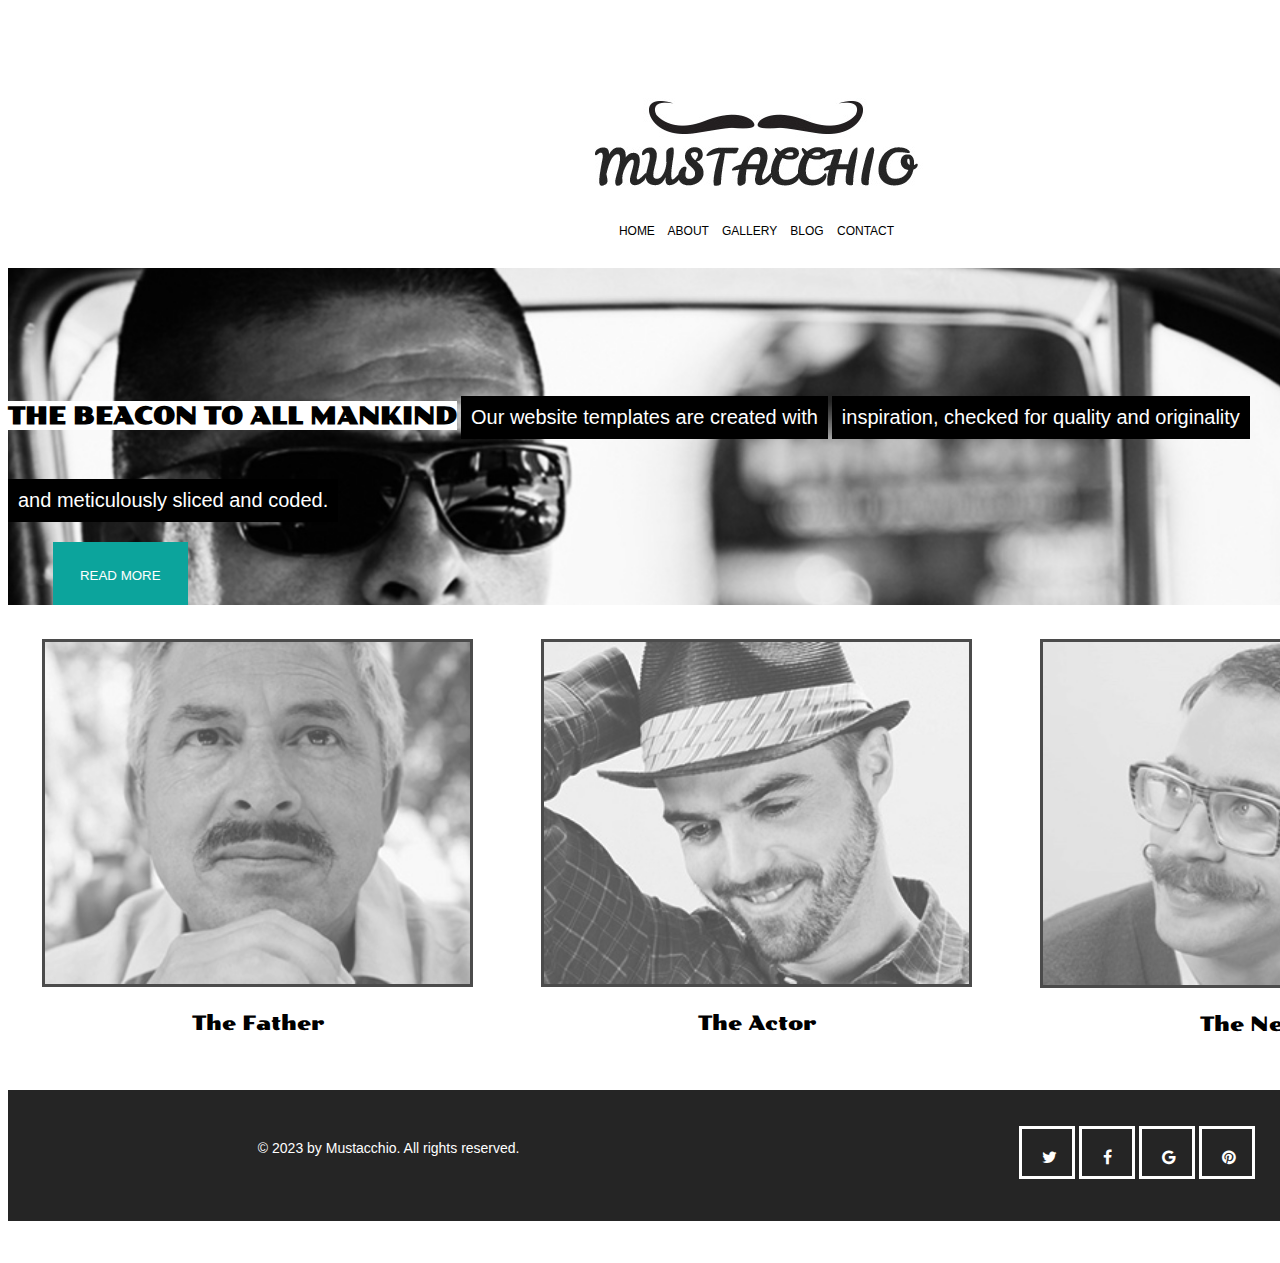
==== index.html @ fcd01583 "changes" ====
<!DOCTYPE html>
<html lang="en">
<head>
    <meta charset="UTF-8">
    <meta http-equiv="X-UA-Compatible" content="IE=edge">
    <meta name="viewport" content="width=device-width, initial-scale=1.0">
    <link rel="stylesheet" href="./styles.css">
    <link rel="stylesheet" href="https://cdnjs.cloudflare.com/ajax/libs/font-awesome/4.7.0/css/font-awesome.min.css">
    <link href="https://fonts.googleapis.com/css2?family=Poller+One&display=swap" rel="stylesheet">
    <title>Go Live</title>
</head>
<body>
<div class="container">

    <div class="header">
        <a href="#"><img src="logo.jpeg" class="header"></a>
        <nav>
            <a href="index.html" class="header">Home</a>
            <a href="about.html" class="header">About</a>
            <a href="gallery.html" class="header">Gallery</a>
            <a href="blog.html" class="header">Blog</a>
            <a href="contact.html" class="header">Contact</a>
        </nav>
    </div>

    <div class="body1">
        <br>
        <br>
        <br>
        <br>
        <br>
        <br>
        
        <h2>THE BEACON TO ALL MANKIND</h2>
            <p>Our website templates are created with</p>
            <p>inspiration, checked for quality and originality</p>
            <p>and meticulously sliced and coded.</p>
            <br>
            <a>
                <button type="button" class="button" href="./blog.html">Read More</button>
            </a>
    </div>
    <div class="images">
        <div class="column">
            <img src="the-father.jpeg" alt="father">
            <p>The Father</p>
        </div>

        <div class="column">
            <img src="the-actor.jpeg" alt="actor">
            <p>The Actor</p>
        </div>

        <div class="column">
            <img src="the-nerd.jpeg" alt="nerd">
            <p>The Nerd</p>
        </div>    
    </div>   
    
    <div class="footer">
    <p class="copyright">© 2023 by Mustacchio. All rights reserved.</p>
        <div class="social-media">
            <a href="#" class="fa fa-twitter"></a>
            <a href="#" class="fa fa-facebook"></a>
            <a href="#" class="fa fa-google"></a>
            <a href="#" class="fa fa-pinterest"></a>
        </div>
    </div>
</div>
</body>
</html>
---- styles.css ----
.container {
    display: grid;
    grid-template-areas: 
        "header"
        "body1"
        "images"
        "footer"; 
} 

.header:hover {
    color: #0ca49c;
}

.header {
    grid-area: header;
    text-align: center;
    margin-bottom: 2%;
    margin-top: 3%;
    color: black;
    text-decoration: none;
    font-family: "Arial black", 'gadget', sans-serif;
    word-spacing: 10px;
    text-transform: uppercase; 
    font-size: 12px; 
}

.body1 { 
    grid-area: body1;
    background-image: url("the-beacon.jpeg");   
    background-size: cover;
    background-repeat: no-repeat;
    width: 100%;
   } 

.body1 h2 {
    background-color: white;
    color: black;
    font-family: 'Poller One', cursive;
    display: inline-block;
    }

.body1 p { 
    background-color: black;
    color: white;
    padding: 10px;
    font-family: Arial, Helvetica, sans-serif;
    font-size: 20px;
    display: inline-block;
}

.button { 
    /* margin-left: 50%; */
    padding: 26px 27px 22px;
    background-color: #0ca49c;
    color: white;
    text-transform: uppercase;
    text-decoration: none;
    font-family: Arial, Helvetica, sans-serif;
    font-size: smaller;
    cursor: pointer;
    border: none;
    margin-left: 3%;
}

.button:hover { 
    background-color: #1ef1e6;
}

.images {
    grid-area: images;
    display: flex;
    flex-direction: column;
}
  
.column {
    /* flex: 33.33%; */
    padding: 34px;
    margin: auto;
}

.images img {
    width: 425px;
    height: auto;  
    border: solid black;
    opacity: 0.7;
    cursor: pointer;
}

img:hover {
     opacity: 1;
}

.images p {
    font-family: 'Poller one', cursive;
    text-align: center;
    font-size: 20px;
}

.footer { 
grid-area: footer;
justify-content: space-around;
display: flex;
background-color: rgb(37, 37, 37);
color: white;
margin-bottom: 2.3%;
padding: 36px 0px 42px;
}

.footer p { 
    
    background-color: #252525;
    color: white;
    font-family: Arial, Helvetica, sans-serif;
    font-size: 14px;
    
}   

/* social media, font awesome (ie, fa) icons */

.fa {
        padding: 20px;
        font-size: 30px;
        width: 30px;
        text-align: center;
        text-decoration: none;

}

.fa:hover { 
    background-color: white;
    
}

.fa-twitter {
    background-color: rgb(37, 37, 37)E;
    color: white;
    border: solid white;
    width: 10px;
    height: 7px; 
}

.fa-facebook {
    background: rgb(37, 37, 37)8;
    color: white;  
    border: solid white;
    width: 10px;
    height: 7px;
}

.fa-google {
    background: rgb(37, 37, 37);
    color: white;     
    border: solid white; 
    width: 10px;
    height: 7px; 
}

.fa-pinterest {
    background: rgb(37, 37, 37)7;
    color: white;
    border: solid white;
    width: 10px;
    height: 7px;
    align-self: center;
}


@media(min-width: 576px) {
    .images {
        flex-direction: row;
    }

}
    

@media (min-width: 992px) {
    .container {  
        display: grid;
        grid-template-areas:
        "header header header"
        "body1 body1 body1"
        "images images images"
        "footer footer footer";
    }
/* add fullscreen rules here */


}
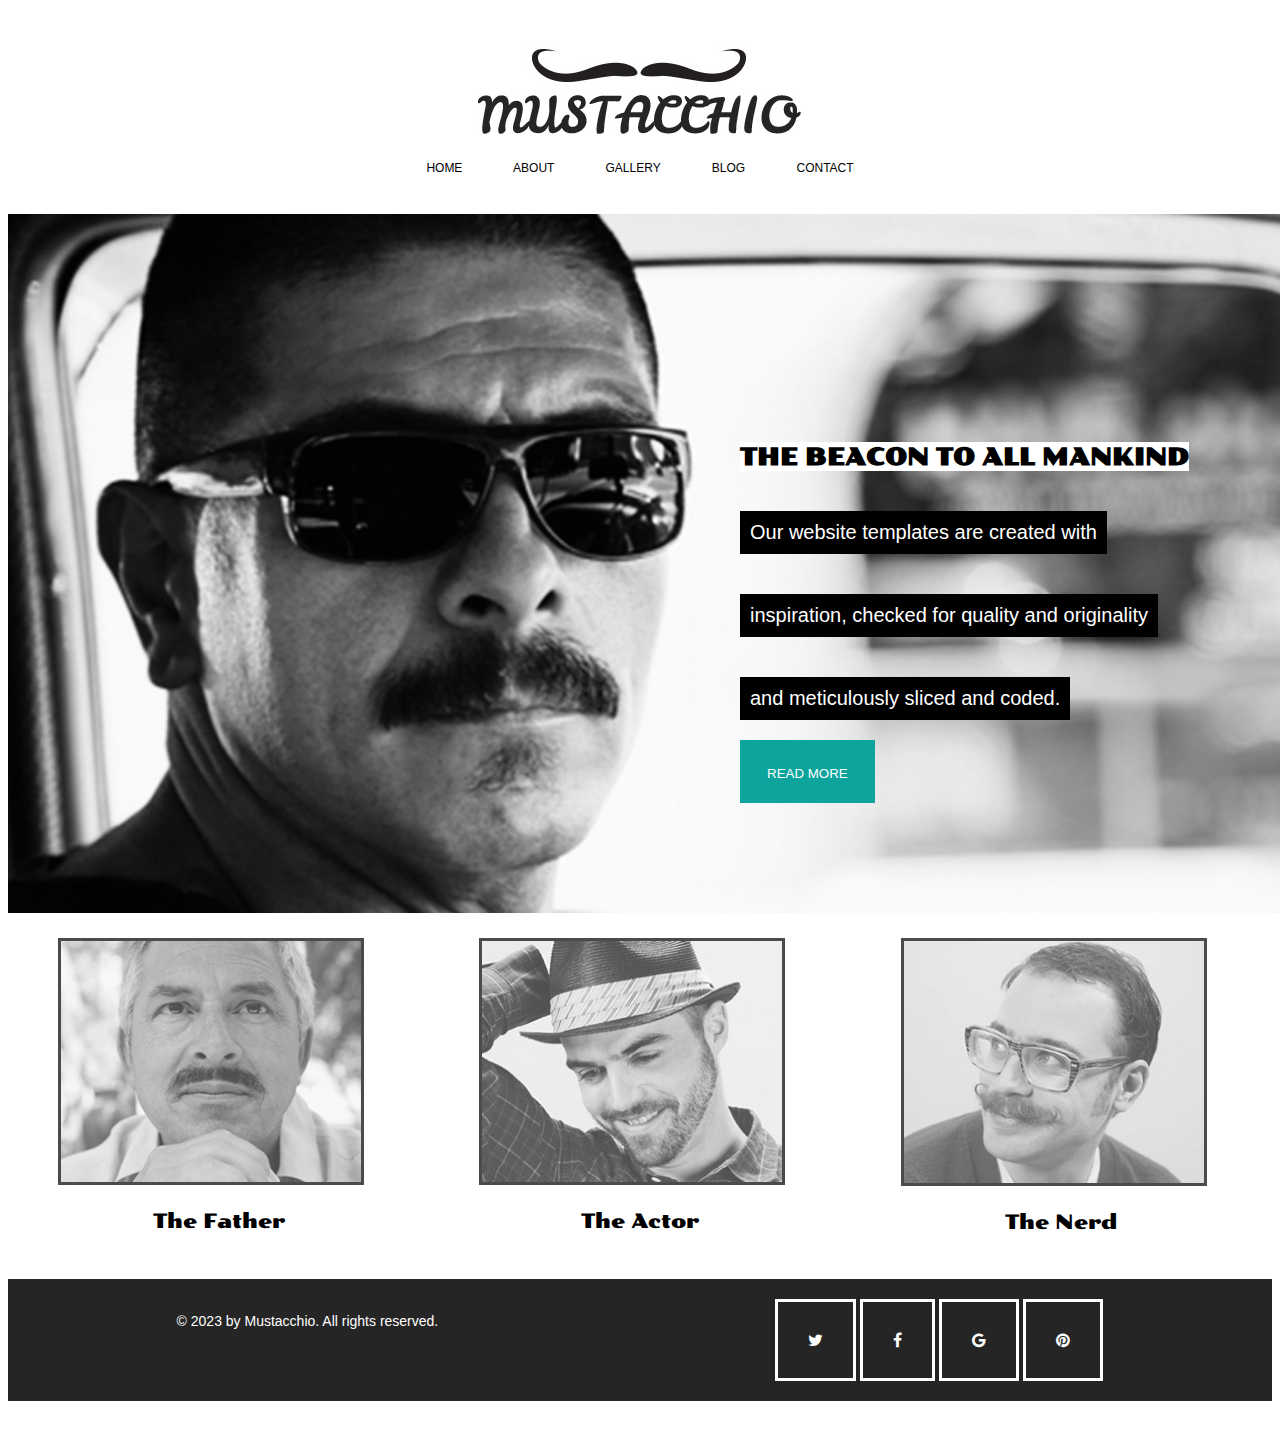
==== commit 6f026d82: "changes" ====
--- a/index.html
+++ b/index.html
@@ -40,19 +40,22 @@
                 <button type="button" class="button" href="./blog.html">Read More</button>
             </a>
     </div>
+
+    <!-- <a href="#"><img src="logo.jpeg" -->
+
     <div class="images">
         <div class="column">
-            <img src="the-father.jpeg" alt="father">
+            <a href="gallery.html"> <img src="the-father.jpeg" alt="father"></a>
             <p>The Father</p>
         </div>
 
         <div class="column">
-            <img src="the-actor.jpeg" alt="actor">
+            <a href="gallery.html"> <img src="the-actor.jpeg" alt="father"></a>
             <p>The Actor</p>
         </div>
 
         <div class="column">
-            <img src="the-nerd.jpeg" alt="nerd">
+            <a href="gallery.html"> <img src="the-nerd.jpeg" alt="father"></a>
             <p>The Nerd</p>
         </div>    
     </div>   
--- a/styles.css
+++ b/styles.css
@@ -30,6 +30,7 @@
     background-size: cover;
     background-repeat: no-repeat;
     width: 100%;
+    margin-top: 20px;
    } 
 
 .body1 h2 {
@@ -37,6 +38,7 @@
     color: black;
     font-family: 'Poller One', cursive;
     display: inline-block;
+    margin-left: 1%;
     }
 
 .body1 p { 
@@ -46,10 +48,10 @@
     font-family: Arial, Helvetica, sans-serif;
     font-size: 20px;
     display: inline-block;
+    margin-left: 1;
 }
 
 .button { 
-    /* margin-left: 50%; */
     padding: 26px 27px 22px;
     background-color: #0ca49c;
     color: white;
@@ -59,11 +61,12 @@
     font-size: smaller;
     cursor: pointer;
     border: none;
-    margin-left: 3%;
+    margin-left: 1%;
+    margin-bottom: 12px;
 }
 
 .button:hover { 
-    background-color: #1ef1e6;
+    background-color: #27cac2;
 }
 
 .images {
@@ -73,9 +76,11 @@
 }
   
 .column {
-    /* flex: 33.33%; */
-    padding: 34px;
-    margin: auto;
+    flex: 33.33%;
+    padding: 0px;
+    margin: center;
+    margin-top: 25px;
+    margin-bottom: 25px;
 }
 
 .images img {
@@ -103,7 +108,7 @@
 background-color: rgb(37, 37, 37);
 color: white;
 margin-bottom: 2.3%;
-padding: 36px 0px 42px;
+padding: 20px 0px 20px;
 }
 
 .footer p { 
@@ -111,67 +116,41 @@
     background-color: #252525;
     color: white;
     font-family: Arial, Helvetica, sans-serif;
-    font-size: 14px;
+    font-size: 12px;
     
 }   
 
 /* social media, font awesome (ie, fa) icons */
 
 .fa {
-        padding: 20px;
-        font-size: 30px;
-        width: 30px;
+        padding: 10px;
         text-align: center;
         text-decoration: none;
-
+        width: auto;
+        height: auto; 
+        color: white;
+        background-color: rgb(37, 37, 37);
+        border: solid white;
 }
 
 .fa:hover { 
     background-color: white;
+    color: black;
+    border: solid black
     
 }
-
-.fa-twitter {
-    background-color: rgb(37, 37, 37)E;
-    color: white;
-    border: solid white;
-    width: 10px;
-    height: 7px; 
-}
-
-.fa-facebook {
-    background: rgb(37, 37, 37)8;
-    color: white;  
-    border: solid white;
-    width: 10px;
-    height: 7px;
-}
-
-.fa-google {
-    background: rgb(37, 37, 37);
-    color: white;     
-    border: solid white; 
-    width: 10px;
-    height: 7px; 
-}
-
-.fa-pinterest {
-    background: rgb(37, 37, 37)7;
-    color: white;
-    border: solid white;
-    width: 10px;
-    height: 7px;
-    align-self: center;
-}
-
 
 @media(min-width: 576px) {
     .images {
         flex-direction: row;
     }
-
-}
-    
+}
+
+
+
+
+
+
 
 @media (min-width: 992px) {
     .container {  
@@ -184,31 +163,77 @@
     }
 /* add fullscreen rules here */
 
-
-}
-
-
-
-
-
-
-
-
-
-
-
-
-
-
-
-
-
-
-
-
-
-
-
-
-
-
+.header {
+    margin: 19px;
+}
+
+.body1 { 
+    text-align: left;
+    padding: 100px;
+}
+
+.body1 h2 {
+    margin-left: 50%;
+
+}
+
+.body1 p { 
+    margin-left: 50%;
+}
+
+.button { 
+    margin-left: 50%;
+    margin-bottom: 10px;
+}
+
+.images {
+    flex-direction: row;
+   justify-content: center;
+}
+
+.images img {
+    width: 300px;
+    margin-left: 50px; 
+}
+img:hover {
+     opacity: 1;
+}
+
+.images p {
+  
+}
+
+.footer p { 
+    font-size: 14px;
+}   
+
+.fa {
+        padding: 30px;
+}
+}
+
+
+
+
+
+
+
+
+
+
+
+
+
+
+
+
+
+
+
+
+
+
+
+
+
+
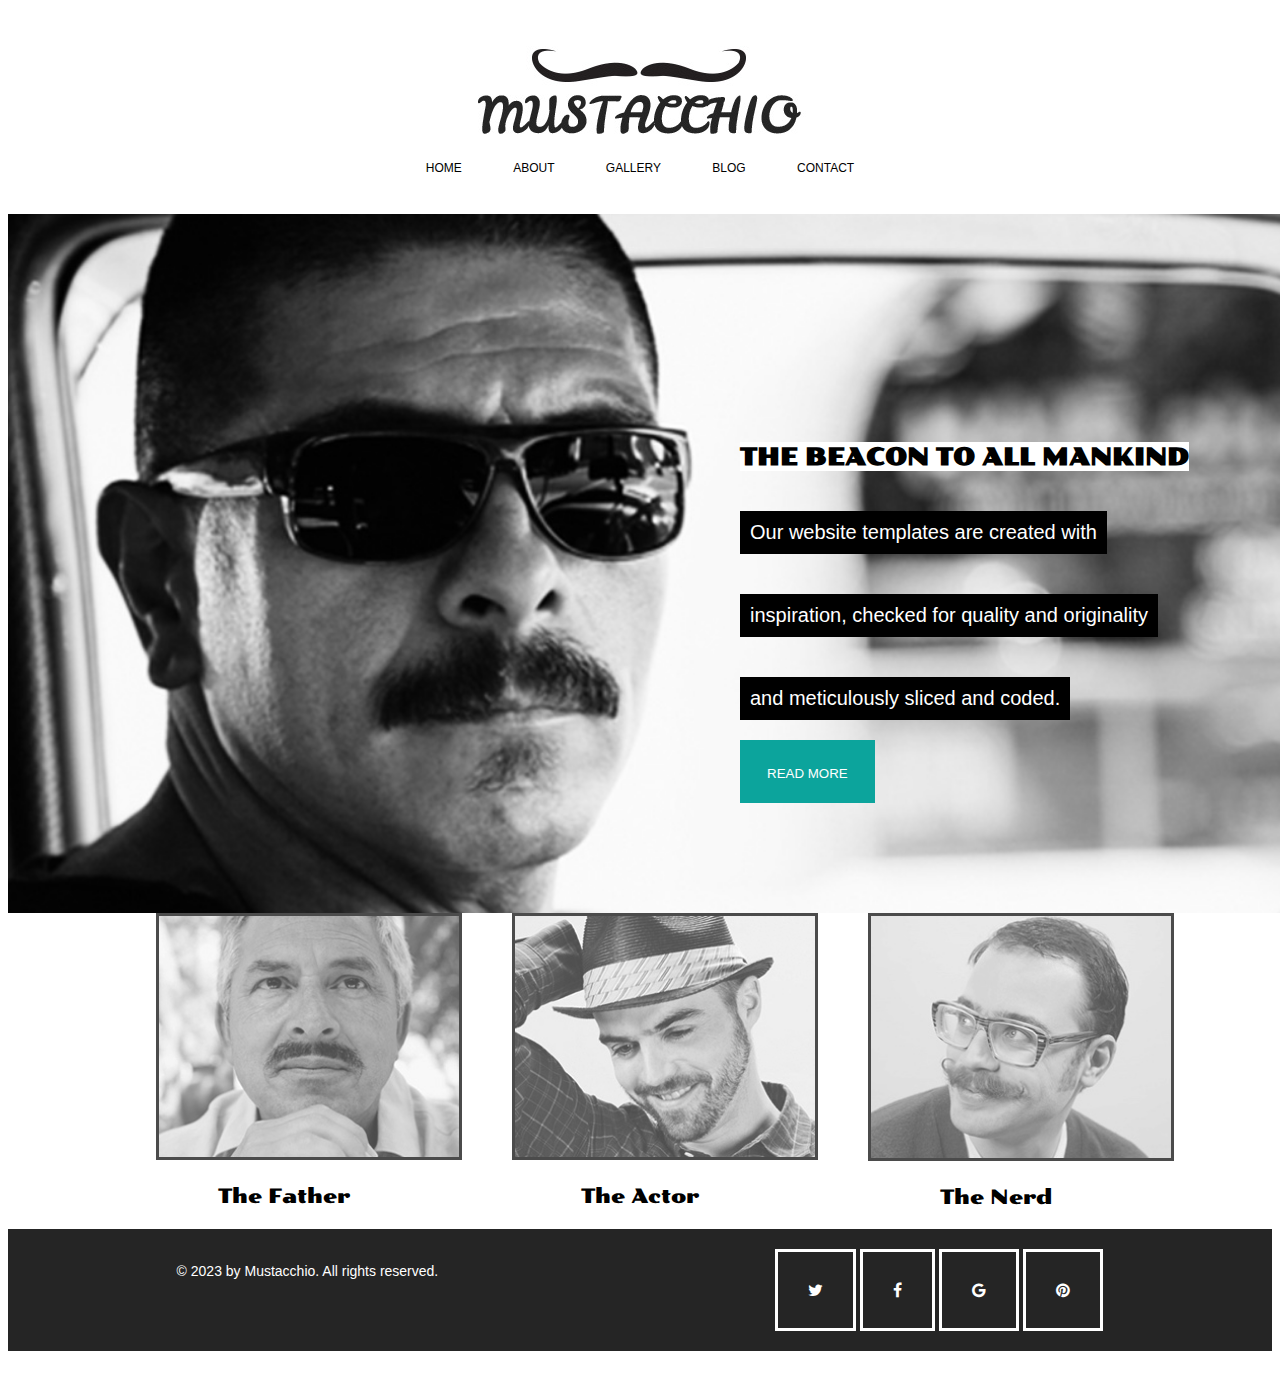
==== commit c7c0b2f2: "changes" ====
--- a/index.html
+++ b/index.html
@@ -44,17 +44,17 @@
     <!-- <a href="#"><img src="logo.jpeg" -->
 
     <div class="images">
-        <div class="column">
+        <div>
             <a href="gallery.html"> <img src="the-father.jpeg" alt="father"></a>
             <p>The Father</p>
         </div>
 
-        <div class="column">
+        <div>
             <a href="gallery.html"> <img src="the-actor.jpeg" alt="father"></a>
             <p>The Actor</p>
         </div>
 
-        <div class="column">
+        <div>
             <a href="gallery.html"> <img src="the-nerd.jpeg" alt="father"></a>
             <p>The Nerd</p>
         </div>    
--- a/styles.css
+++ b/styles.css
@@ -70,17 +70,11 @@
 }
 
 .images {
+    
     grid-area: images;
     display: flex;
     flex-direction: column;
-}
-  
-.column {
-    flex: 33.33%;
-    padding: 0px;
-    margin: center;
-    margin-top: 25px;
-    margin-bottom: 25px;
+    margin: 0 auto;
 }
 
 .images img {
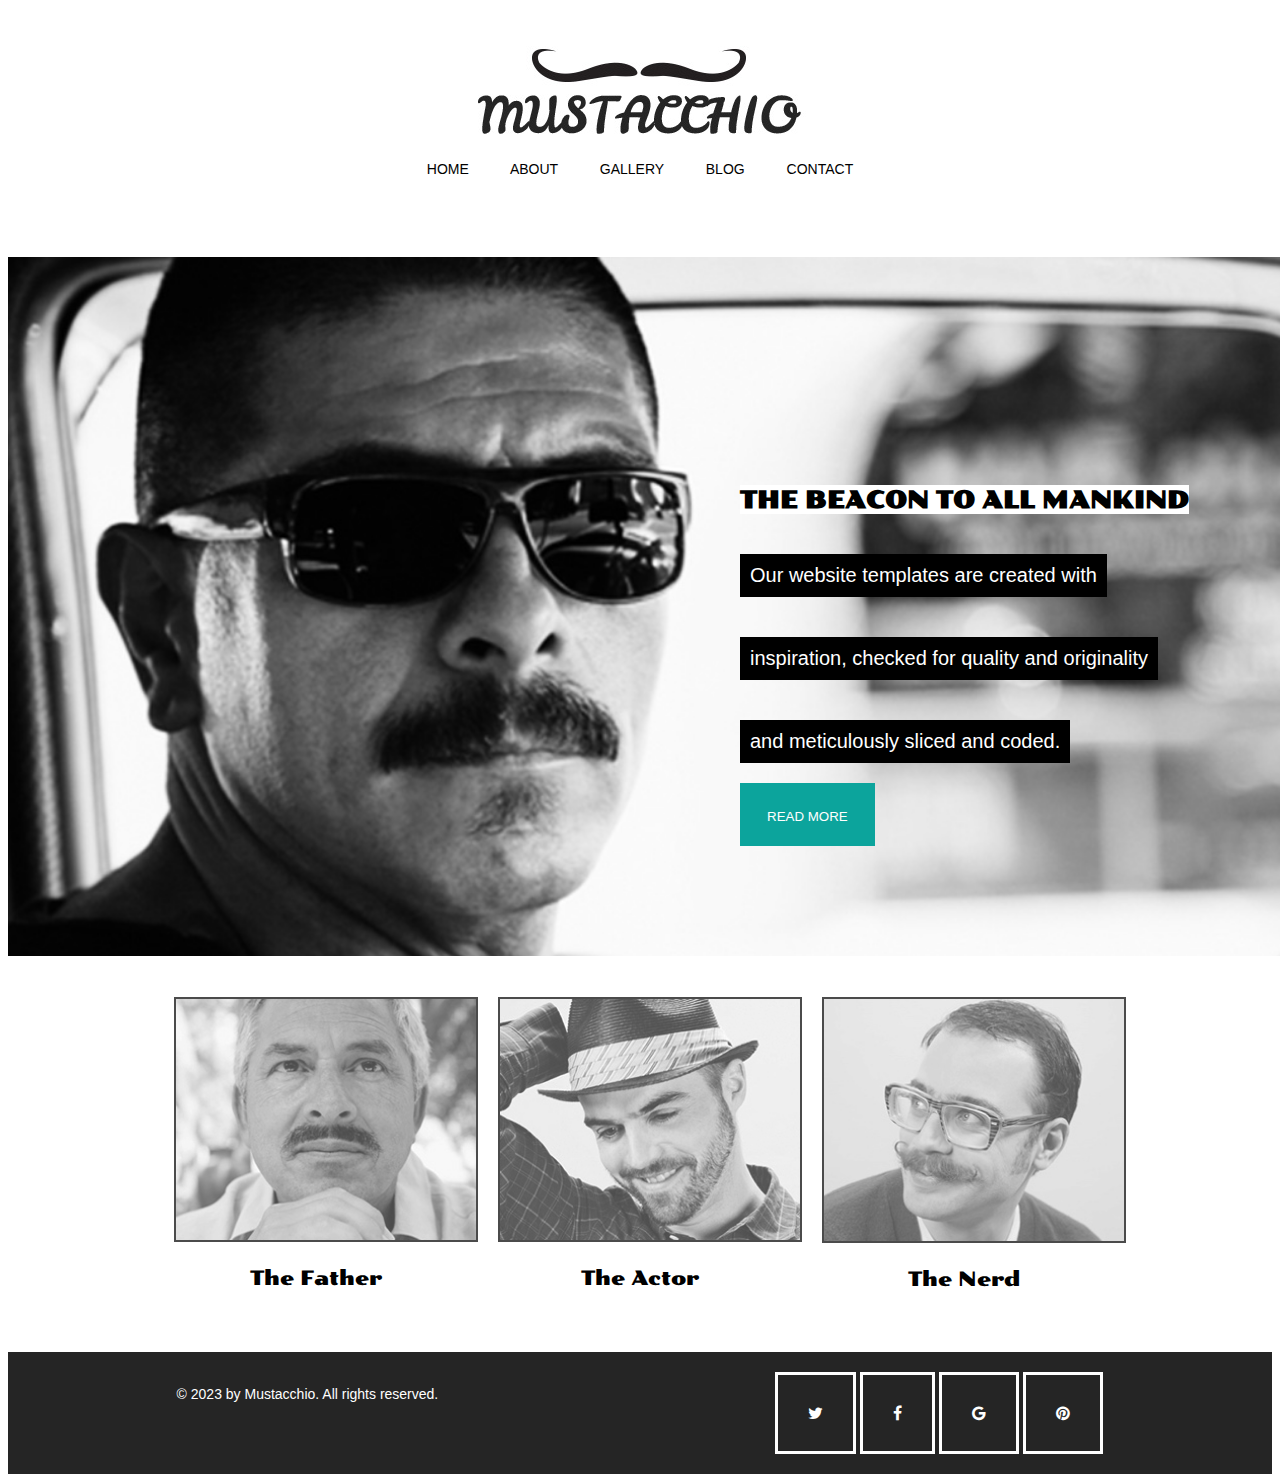
==== commit 86eba519: "changes" ====
--- a/index.html
+++ b/index.html
@@ -7,12 +7,12 @@
     <link rel="stylesheet" href="./styles.css">
     <link rel="stylesheet" href="https://cdnjs.cloudflare.com/ajax/libs/font-awesome/4.7.0/css/font-awesome.min.css">
     <link href="https://fonts.googleapis.com/css2?family=Poller+One&display=swap" rel="stylesheet">
-    <title>Go Live</title>
+    <title>Mustache Enthuiast</title>
 </head>
 <body>
 <div class="container">
 
-    <div class="header">
+<div class="header">
         <a href="#"><img src="logo.jpeg" class="header"></a>
         <nav>
             <a href="index.html" class="header">Home</a>
@@ -21,9 +21,9 @@
             <a href="blog.html" class="header">Blog</a>
             <a href="contact.html" class="header">Contact</a>
         </nav>
-    </div>
+</div>
 
-    <div class="body1">
+<div class="body1">
         <br>
         <br>
         <br>
@@ -39,11 +39,11 @@
             <a>
                 <button type="button" class="button" href="./blog.html">Read More</button>
             </a>
-    </div>
+</div>
 
     <!-- <a href="#"><img src="logo.jpeg" -->
 
-    <div class="images">
+<div class="images">
         <div>
             <a href="gallery.html"> <img src="the-father.jpeg" alt="father"></a>
             <p>The Father</p>
@@ -58,17 +58,19 @@
             <a href="gallery.html"> <img src="the-nerd.jpeg" alt="father"></a>
             <p>The Nerd</p>
         </div>    
-    </div>   
+</div>   
     
-    <div class="footer">
-    <p class="copyright">© 2023 by Mustacchio. All rights reserved.</p>
+<div class="footer">
+    <p>© 2023 by Mustacchio. All rights reserved.</p>
         <div class="social-media">
             <a href="#" class="fa fa-twitter"></a>
             <a href="#" class="fa fa-facebook"></a>
             <a href="#" class="fa fa-google"></a>
             <a href="#" class="fa fa-pinterest"></a>
         </div>
-    </div>
 </div>
+
+</div>
+
 </body>
 </html> --- a/styles.css
+++ b/styles.css
@@ -1,27 +1,26 @@
 .container {
     display: grid;
+    gap: 1%;
     grid-template-areas: 
         "header"
         "body1"
         "images"
         "footer"; 
-} 
-
-.header:hover {
-    color: #0ca49c;
 }
 
 .header {
     grid-area: header;
     text-align: center;
-    margin-bottom: 2%;
-    margin-top: 3%;
+    margin-top: 2%;
     color: black;
     text-decoration: none;
     font-family: "Arial black", 'gadget', sans-serif;
-    word-spacing: 10px;
     text-transform: uppercase; 
-    font-size: 12px; 
+    font-size: 14px; 
+}
+
+.header:hover {
+    color: #0ca49c;
 }
 
 .body1 { 
@@ -70,7 +69,6 @@
 }
 
 .images {
-    
     grid-area: images;
     display: flex;
     flex-direction: column;
@@ -81,6 +79,7 @@
     width: 425px;
     height: auto;  
     border: solid black;
+    border-width: 2px;
     opacity: 0.7;
     cursor: pointer;
 }
@@ -149,6 +148,7 @@
 @media (min-width: 992px) {
     .container {  
         display: grid;
+        gap: 3%;
         grid-template-areas:
         "header header header"
         "body1 body1 body1"
@@ -187,14 +187,7 @@
 
 .images img {
     width: 300px;
-    margin-left: 50px; 
-}
-img:hover {
-     opacity: 1;
-}
-
-.images p {
-  
+    margin-left: 20px; 
 }
 
 .footer p { 
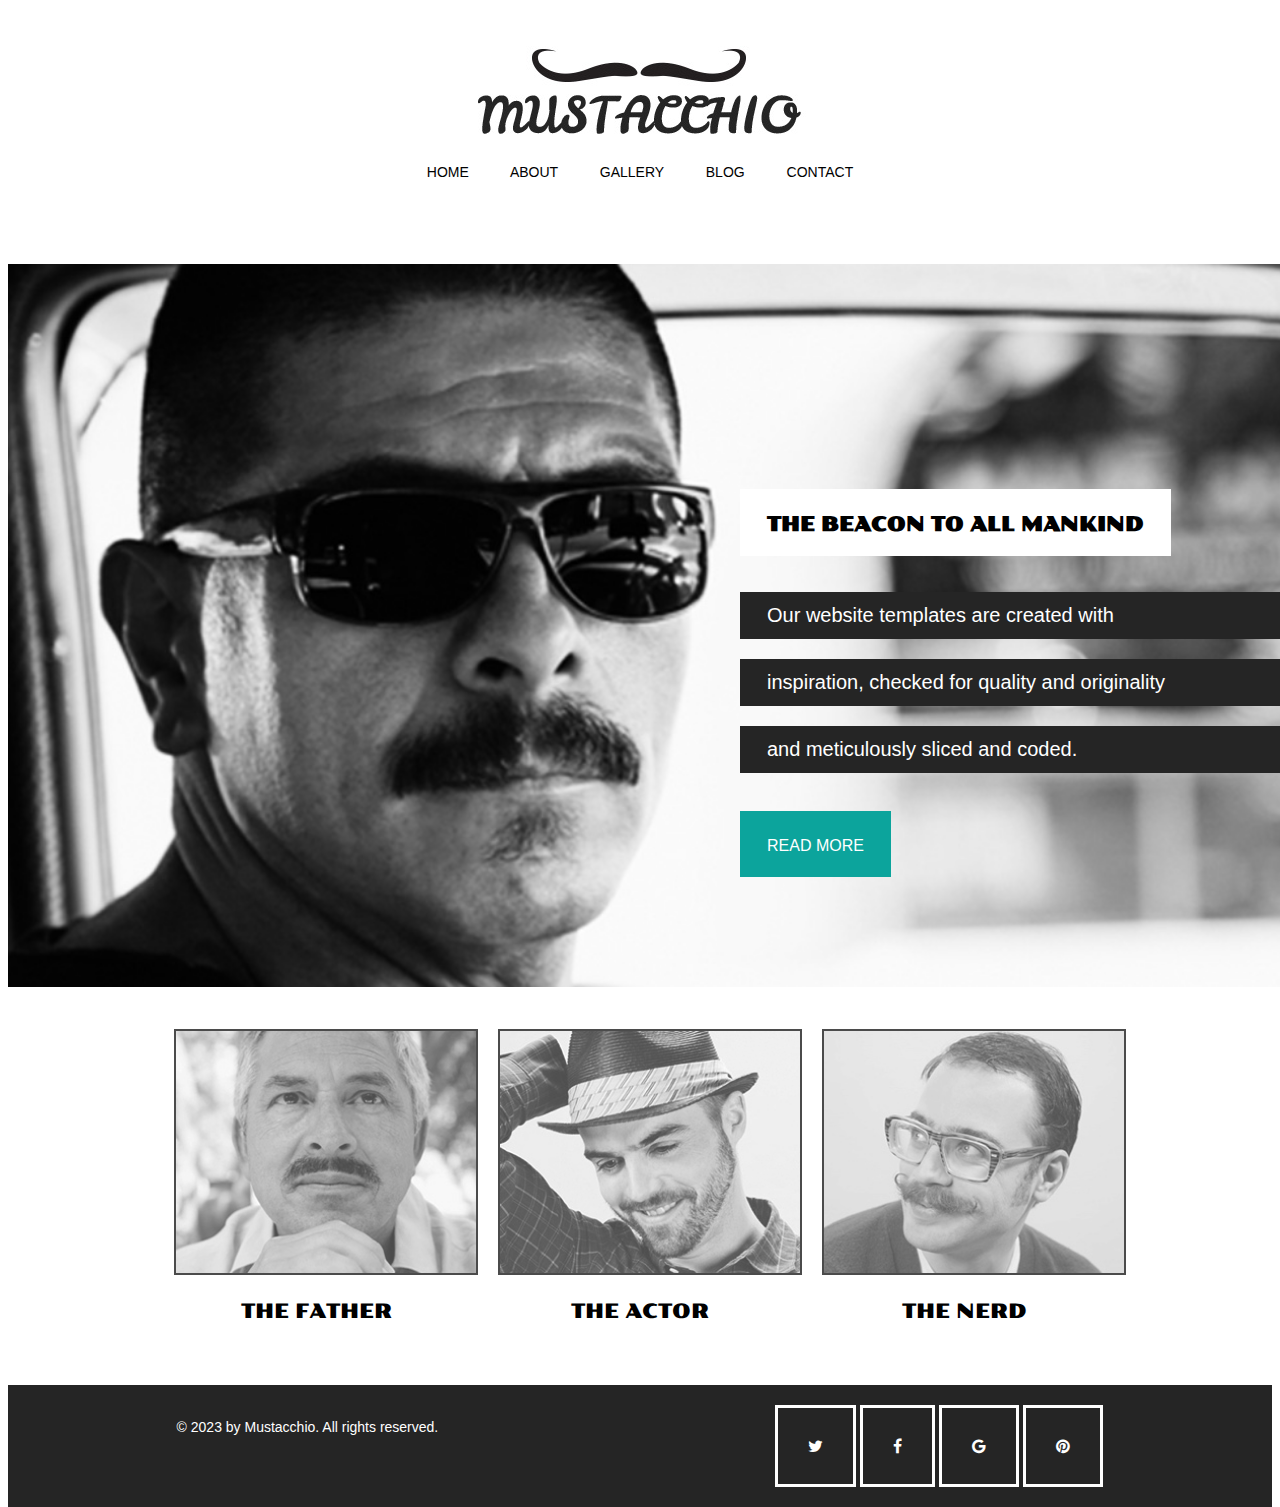
==== commit c7279299: "changes" ====
--- a/index.html
+++ b/index.html
@@ -7,7 +7,7 @@
     <link rel="stylesheet" href="./styles.css">
     <link rel="stylesheet" href="https://cdnjs.cloudflare.com/ajax/libs/font-awesome/4.7.0/css/font-awesome.min.css">
     <link href="https://fonts.googleapis.com/css2?family=Poller+One&display=swap" rel="stylesheet">
-    <title>Mustache Enthuiast</title>
+    <title>Mustache Enthuiast CLE</title>
 </head>
 <body>
 <div class="container">
@@ -63,10 +63,10 @@
 <div class="footer">
     <p>© 2023 by Mustacchio. All rights reserved.</p>
         <div class="social-media">
-            <a href="#" class="fa fa-twitter"></a>
-            <a href="#" class="fa fa-facebook"></a>
-            <a href="#" class="fa fa-google"></a>
-            <a href="#" class="fa fa-pinterest"></a>
+            <a href="https://twitter.com/" class="fa fa-twitter"></a>
+            <a href="https://www.facebook.com/" class="fa fa-facebook"></a>
+            <a href="https://www.google.com/" class="fa fa-google"></a>
+            <a href="https://www.pinterest.com/" class="fa fa-pinterest"></a>
         </div>
 </div>
 
--- a/styles.css
+++ b/styles.css
@@ -17,6 +17,7 @@
     font-family: "Arial black", 'gadget', sans-serif;
     text-transform: uppercase; 
     font-size: 14px; 
+    
 }
 
 .header:hover {
@@ -38,20 +39,23 @@
     font-family: 'Poller One', cursive;
     display: inline-block;
     margin-left: 1%;
+    padding: 7px 5px 7px;
+    font-size: 14px;
+    
     }
 
 .body1 p { 
-    background-color: black;
+    background-color: rgb(37, 37, 37);
     color: white;
-    padding: 10px;
+    padding: 8px;
     font-family: Arial, Helvetica, sans-serif;
-    font-size: 20px;
-    display: inline-block;
+    font-size: 14px;
     margin-left: 1;
+    
 }
 
 .button { 
-    padding: 26px 27px 22px;
+    padding: 10px 8px 8px;
     background-color: #0ca49c;
     color: white;
     text-transform: uppercase;
@@ -92,6 +96,7 @@
     font-family: 'Poller one', cursive;
     text-align: center;
     font-size: 20px;
+    text-transform: uppercase;
 }
 
 .footer { 
@@ -159,6 +164,8 @@
 
 .header {
     margin: 19px;
+    padding: 0px 0px 3px;
+    font-size: 14px;
 }
 
 .body1 { 
@@ -168,16 +175,22 @@
 
 .body1 h2 {
     margin-left: 50%;
+    padding: 23px 27px 20px;
+    font-size: 20px;
 
 }
 
 .body1 p { 
     margin-left: 50%;
+    font-size: 20px;
+    padding: 12px 27px;
 }
 
 .button { 
     margin-left: 50%;
     margin-bottom: 10px;
+    font-size: 16px;
+    padding: 26px 27px 22px;
 }
 
 .images {
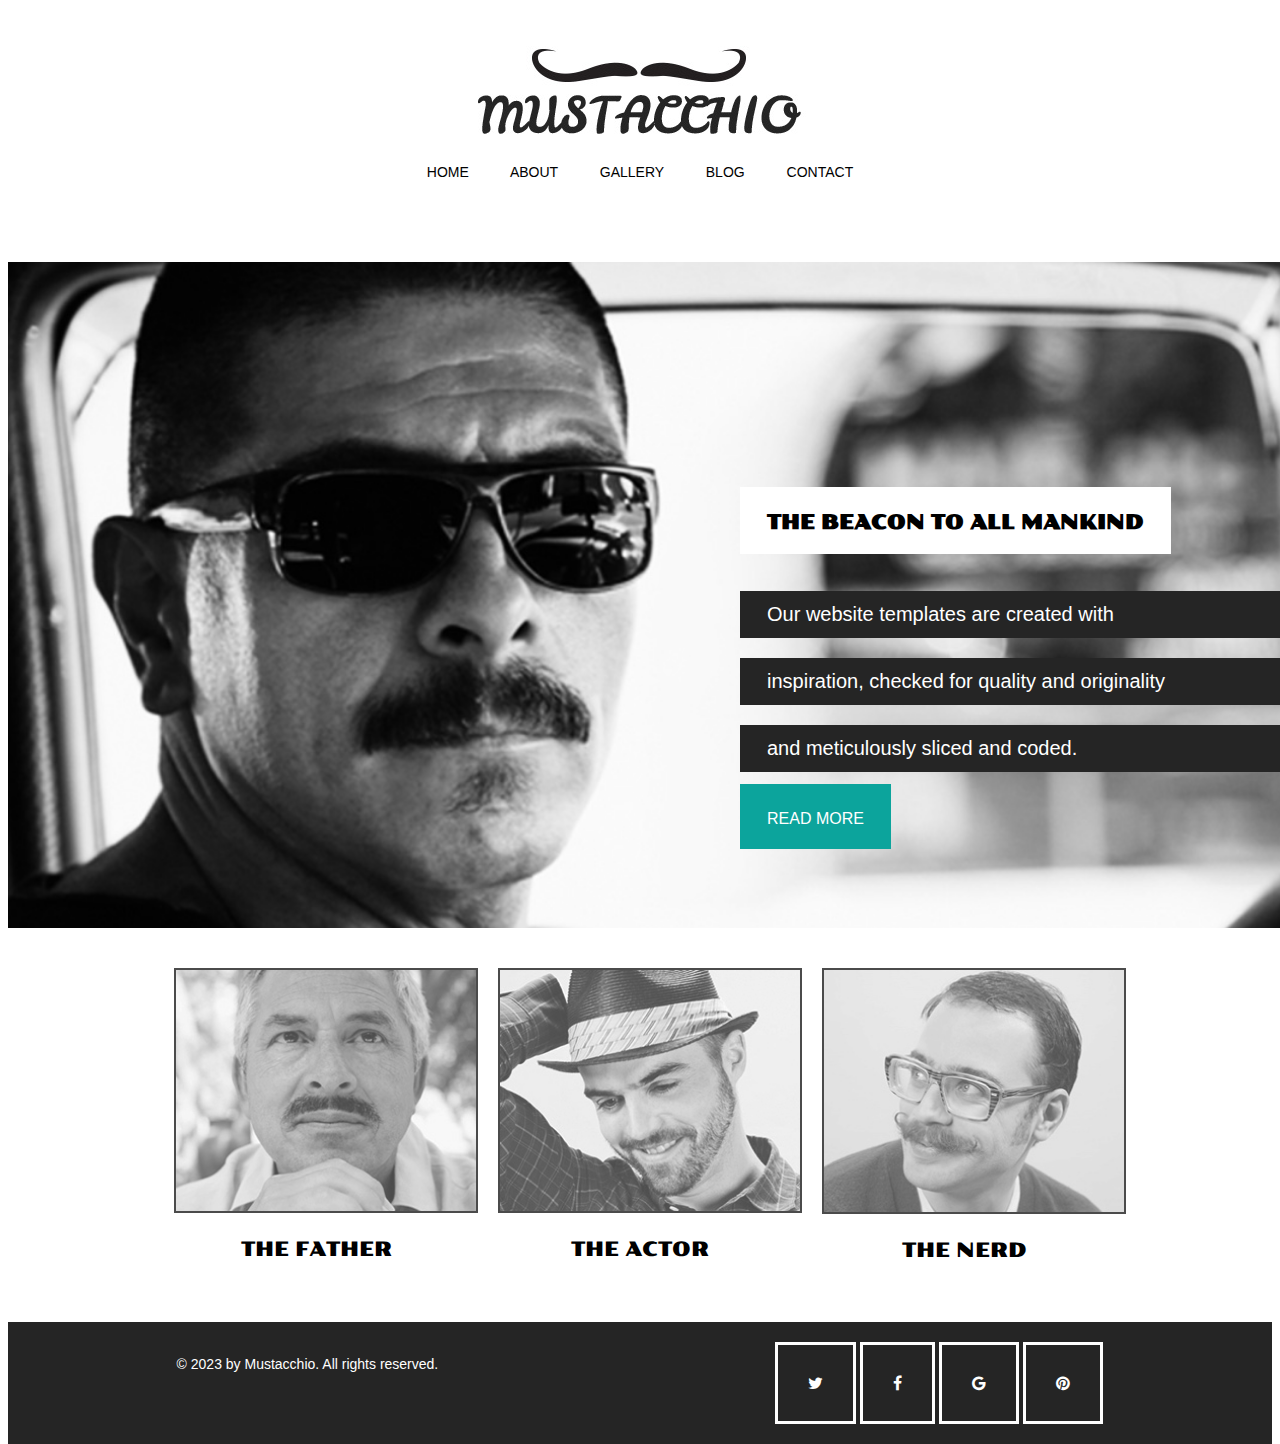
==== commit 24479bc0: "changes" ====
--- a/index.html
+++ b/index.html
@@ -37,7 +37,7 @@
             <p>and meticulously sliced and coded.</p>
             <br>
             <a>
-                <button type="button" class="button" href="./blog.html">Read More</button>
+                <a type=button type="button" class="button" href="./blog-single-post.html">Read More</button>
             </a>
 </div>
 
